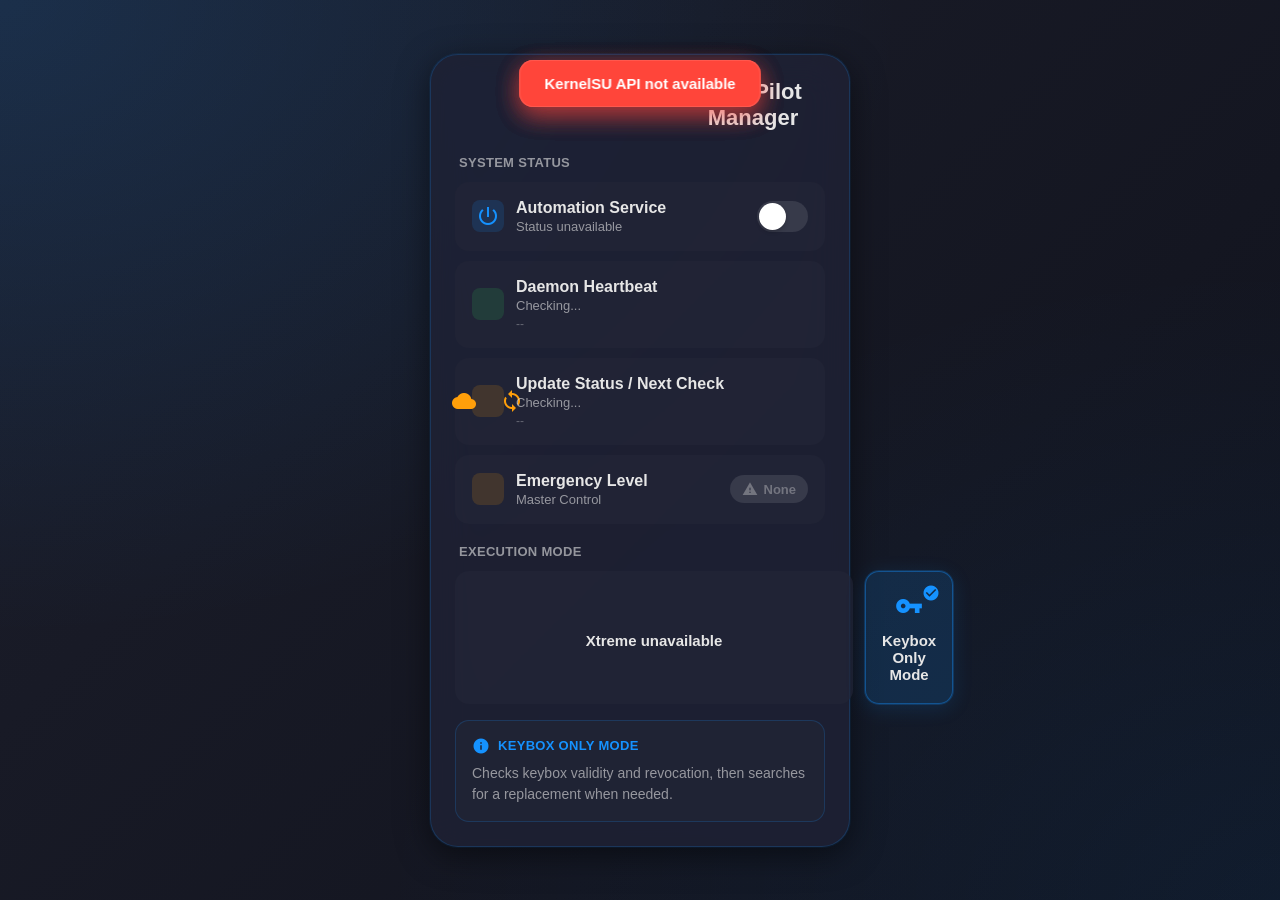
==== webroot/Pilot/index.html @ d4a4dc8c "feat(autopilot): add bounded scheduling and transactional keybox recovery Replace independent shell " ====
<!DOCTYPE html>
<html lang="en">
<head>
<meta charset="utf-8"/>
<meta name="viewport" content="width=device-width,initial-scale=1,viewport-fit=cover"/>
<title>AutoPilot Manager</title>
<link href="https://fonts.googleapis.com/icon?family=Material+Icons" rel="stylesheet">
<style>
:root{
  --ios-bg: #0f1419;
  --ios-surface: rgba(31, 34, 51, 0.85);
  --ios-grouped: rgba(35, 38, 55, 0.7);
  --ios-border: rgba(21, 146, 255, 0.2);
  --ios-blue: #1592FF;
  --ios-blue-pressed: #0d7ad9;
  --ios-green: #30D158;
  --ios-orange: #FF9F0A;
  --ios-red: #FF453A;
  --ios-text: #e6e6e6;
  --ios-text-secondary: rgba(230, 230, 230, 0.6);
  --ios-text-tertiary: rgba(230, 230, 230, 0.35);
  --ios-shadow: 0 8px 32px rgba(0, 0, 0, 0.5), 0 0 0 1px rgba(21, 146, 255, 0.1);
  --ios-spring: cubic-bezier(0.32, 0.72, 0, 1);
}

*{
  box-sizing:border-box;
  -webkit-tap-highlight-color:transparent;
}

body{
  margin:0;
  min-height:100vh;
  display:flex;
  align-items:center;
  justify-content:center;
  background: 
    radial-gradient(ellipse at 0% 0%, rgba(21, 146, 255, 0.15) 0%, transparent 50%),
    radial-gradient(ellipse at 100% 100%, rgba(21, 146, 255, 0.08) 0%, transparent 50%),
    linear-gradient(135deg, #1c1e2b 0%, #10121c 100%);
  color:var(--ios-text);
  font-family: -apple-system, BlinkMacSystemFont, 'SF Pro Display', 'Segoe UI', Roboto, sans-serif;
  padding:20px;
}

.container{
  width: 100%;
  max-width: 420px;
  animation: slideUp 0.6s var(--ios-spring) forwards;
  opacity: 0;
}

@keyframes slideUp {
  to { opacity: 1; transform: translateY(0); }
}

.card{
  background: var(--ios-surface);
  backdrop-filter: blur(20px) saturate(180%);
  -webkit-backdrop-filter: blur(20px) saturate(180%);
  border-radius: 28px;
  padding: 24px;
  border: 1px solid var(--ios-border);
  box-shadow: var(--ios-shadow);
}

h1{
  margin: 0 0 24px;
  text-align: center;
  font-size: 22px;
  font-weight: 700;
  display: flex;
  align-items: center;
  justify-content: center;
  gap: 10px;
}

h1 .material-icons{
  font-size: 24px;
  background: linear-gradient(135deg, var(--ios-blue), #5AC8FA);
  -webkit-background-clip: text;
  -webkit-text-fill-color: transparent;
}

.section-header{
  font-size: 13px;
  font-weight: 600;
  color: var(--ios-text-secondary);
  text-transform: uppercase;
  letter-spacing: 0.3px;
  margin: 0 0 12px 4px;
}

.ios-list{
  display: flex;
  flex-direction: column;
  gap: 10px;
  margin-bottom: 20px;
}

.ios-item{
  position: relative;
  padding: 16px;
  border-radius: 14px;
  background: var(--ios-grouped);
  border: 1px solid transparent;
  cursor: pointer;
  transition: all 0.3s var(--ios-spring);
  display: flex;
  align-items: center;
  gap: 12px;
}

.ios-item-icon{
  width: 32px;
  height: 32px;
  border-radius: 8px;
  display: flex;
  align-items: center;
  justify-content: center;
  background: rgba(255,255,255,0.1);
  flex-shrink: 0;
}

.ios-item-icon.blue{
  background: rgba(21, 146, 255, 0.15);
  color: var(--ios-blue);
}

.ios-item-icon.orange{
  background: rgba(255, 159, 10, 0.15);
  color: var(--ios-orange);
}

.ios-item-icon.green{
  background: rgba(48, 209, 88, 0.15);
  color: var(--ios-green);
}

.ios-item-icon.red{
  background: rgba(255, 69, 58, 0.15);
  color: var(--ios-red);
}

.ios-item-content{
  flex: 1;
  min-width: 0;
}

.ios-item-title{
  font-size: 16px;
  font-weight: 600;
  margin: 0;
}

.ios-item-subtitle{
  font-size: 13px;
  color: var(--ios-text-secondary);
  margin: 2px 0 0;
}

.ios-item-time{
  font-size: 12px;
  color: var(--ios-text-tertiary);
  margin-top: 4px;
  font-variant-numeric: tabular-nums;
}

.ios-toggle{
  position: relative;
  width: 51px;
  height: 31px;
  flex-shrink: 0;
}

.ios-toggle input{
  opacity: 0;
  width: 0;
  height: 0;
}

.ios-toggle-slider{
  position: absolute;
  cursor: pointer;
  inset: 0;
  background: rgba(255,255,255,0.1);
  border-radius: 31px;
  transition: .3s;
}

.ios-toggle-slider:before{
  content: "";
  position: absolute;
  height: 27px;
  width: 27px;
  left: 2px;
  bottom: 2px;
  background: white;
  border-radius: 50%;
  transition: .3s;
  box-shadow: 0 2px 4px rgba(0,0,0,0.2);
}

input:checked + .ios-toggle-slider{
  background: var(--ios-green);
}

input:checked + .ios-toggle-slider:before{
  transform: translateX(20px);
}

.emergency-badge{
  display: inline-flex;
  align-items: center;
  gap: 6px;
  padding: 6px 12px;
  background: rgba(255,255,255,0.1);
  border-radius: 20px;
  font-size: 13px;
  font-weight: 600;
  flex-shrink: 0;
}

.emergency-badge .material-icons{
  font-size: 16px;
  color: var(--ios-orange);
}

.emergency-badge.none{
  color: var(--ios-text-tertiary);
}

.emergency-badge.none .material-icons{
  color: var(--ios-text-tertiary);
}

.mode-grid{
  display: grid;
  grid-template-columns: 1fr 1fr;
  gap: 12px;
  margin-bottom: 12px;
}

.mode-btn{
  position: relative;
  padding: 20px 16px;
  border-radius: 14px;
  background: var(--ios-grouped);
  border: 1px solid transparent;
  cursor: pointer;
  transition: all 0.3s var(--ios-spring);
  text-align: center;
}

.mode-btn.active{
  background: rgba(21, 146, 255, 0.15);
  border: 1px solid rgba(21, 146, 255, 0.4);
  box-shadow: 0 0 0 1px rgba(21, 146, 255, 0.2), 0 4px 20px rgba(21, 146, 255, 0.15);
}

.mode-btn.active::after{
  content: 'check_circle';
  font-family: 'Material Icons';
  position: absolute;
  right: 12px;
  top: 12px;
  color: var(--ios-blue);
  font-size: 18px;
}

.mode-icon{
  margin-bottom: 8px;
}

.mode-icon .material-icons{
  font-size: 28px;
  color: var(--ios-text-secondary);
  transition: color 0.3s ease;
}

.mode-btn.active .mode-icon .material-icons{
  color: var(--ios-blue);
}

.mode-label{
  font-size: 15px;
  font-weight: 600;
}

.mode-desc{
  margin-top: 16px;
  padding: 16px;
  border-radius: 14px;
  background: var(--ios-grouped);
  border: 1px solid var(--ios-border);
}

.mode-desc-header{
  display: flex;
  align-items: center;
  gap: 8px;
  margin-bottom: 8px;
}

.mode-desc-header .material-icons{
  font-size: 18px;
  color: var(--ios-blue);
}

.mode-desc-title{
  font-size: 13px;
  font-weight: 600;
  color: var(--ios-blue);
  text-transform: uppercase;
  letter-spacing: 0.3px;
}

.mode-desc-text{
  font-size: 14px;
  color: var(--ios-text-secondary);
  line-height: 1.5;
  margin: 0;
}

#loader{
  position: fixed;
  inset: 0;
  background: rgba(0, 0, 0, 0.8);
  backdrop-filter: blur(10px);
  display: none;
  align-items: center;
  justify-content: center;
  z-index: 999;
  opacity: 0;
  transition: opacity 0.3s ease;
}

#loader.show{
  display: flex;
  opacity: 1;
}

.loader-content{
  display: flex;
  flex-direction: column;
  align-items: center;
  gap: 16px;
}

.spinner{
  width: 48px;
  height: 48px;
  border: 3px solid rgba(255,255,255,0.1);
  border-top-color: var(--ios-blue);
  border-radius: 50%;
  animation: spin 0.8s linear infinite;
}

.loader-text{
  font-size: 15px;
  font-weight: 600;
  color: var(--ios-text-secondary);
}

@keyframes spin{ to { transform: rotate(360deg); } }

.status-indicator{
  width: 8px;
  height: 8px;
  border-radius: 50%;
  background: var(--ios-text-tertiary);
  margin-right: 8px;
  animation: pulse 2s ease-in-out infinite;
}

.status-indicator.active{
  background: var(--ios-green);
  box-shadow: 0 0 8px var(--ios-green);
}

.status-indicator.stale{
  background: var(--ios-orange);
  animation: none;
}

.status-indicator.dead{
  background: var(--ios-red);
  animation: none;
}

@keyframes pulse{
  0%, 100% { opacity: 1; }
  50% { opacity: 0.5; }
}
</style>
</head>
<body>

<div id="loader">
  <div class="loader-content">
    <div class="spinner"></div>
    <div class="loader-text">Processing...</div>
  </div>
</div>

<div class="container">
  <div class="card">
    <h1>
      <span class="material-icons">smart_toy</span>
      AutoPilot Manager
    </h1>

    <div class="section-header">System Status</div>
    <div class="ios-list">
      <div class="ios-item">
        <div class="ios-item-icon blue">
          <span class="material-icons">power_settings_new</span>
        </div>
        <div class="ios-item-content">
          <div class="ios-item-title">Automation Service</div>
          <div class="ios-item-subtitle" id="statusSubtitle">Checking...</div>
        </div>
        <label class="ios-toggle">
          <input type="checkbox" id="autopilotToggle" onchange="toggleAutopilot()">
          <span class="ios-toggle-slider"></span>
        </label>
      </div>
      
      <div class="ios-item">
        <div class="ios-item-icon green" id="heartbeatIcon">
          <span class="material-icons">monitor_heart</span>
        </div>
        <div class="ios-item-content">
          <div class="ios-item-title">Daemon Heartbeat</div>
          <div class="ios-item-subtitle" id="heartbeatSubtitle">Checking...</div>
          <div class="ios-item-time" id="heartbeatTime">--</div>
        </div>
      </div>
      
      <div class="ios-item">
        <div class="ios-item-icon orange" id="githubIcon">
          <span class="material-icons">cloud_sync</span>
        </div>
        <div class="ios-item-content">
          <div class="ios-item-title">Update Status / Next Check</div>
          <div class="ios-item-subtitle" id="githubSubtitle">Checking...</div>
          <div class="ios-item-time" id="githubTime">--</div>
        </div>
      </div>
      
      <div class="ios-item">
        <div class="ios-item-icon orange">
          <span class="material-icons">emergency</span>
        </div>
        <div class="ios-item-content">
          <div class="ios-item-title">Emergency Level</div>
          <div class="ios-item-subtitle">Master Control</div>
        </div>
        <div class="emergency-badge" id="emergencyBadge">
          <span class="material-icons">warning</span>
          <span id="emergencyText">None</span>
        </div>
      </div>
    </div>

    <div class="section-header">Execution Mode</div>
    <div class="mode-grid">
      <div class="mode-btn" id="fullMode" aria-disabled="true" onclick="setMode('full')">
        <div class="mode-icon">
          <span class="material-icons">auto_fix_high</span>
        </div>
        <div class="mode-label">Xtreme unavailable</div>
      </div>
      <div class="mode-btn" id="keyboxMode" onclick="setMode('keybox')">
        <div class="mode-icon">
          <span class="material-icons">vpn_key</span>
        </div>
        <div class="mode-label">Keybox Only Mode</div>
      </div>
    </div>

    <div class="mode-desc">
      <div class="mode-desc-header">
        <span class="material-icons">info</span>
        <span class="mode-desc-title" id="modeDescTitle">Select Mode</span>
      </div>
      <p class="mode-desc-text" id="modeDescText">Choose an execution mode to view details</p>
    </div>
  </div>
</div>

<script>
const AUTOPILOT_FLAG = '/data/adb/Box-Brain/autopilot';
const RUN_ACTION = '/data/adb/Box-Brain/run_action';
const SERVICE_SCRIPT = '/data/adb/modules/playintegrityfix/service.sh';
const EMERGENCY_DIR = '/data/adb/Box-Brain';
const DAEMON_SCRIPT = '/data/adb/modules/playintegrityfix/webroot/common_scripts/autopilot.sh';

function runShell(cmd, cb) {
  const k = window.parent?.ksu || window.ksu;
  if (!k || !k.exec) {
    popup('KernelSU API not available', 'error');
    if (cb) cb('');
    return;
  }
  const id = 'cb_' + Date.now();
  let done = false;
  const timeout = setTimeout(function() {
    if (done) return;
    done = true;
    delete (window.parent || window)[id];
    if (cb) cb('');
  }, 3000);
  (window.parent || window)[id] = function() {
    if (done) return;
    done = true;
    clearTimeout(timeout);
    delete (window.parent || window)[id];
    const result = arguments.length === 1 ? arguments[0] : arguments[1] || '';
    if (cb) cb(result);
  };
  k.exec('sh -c \'' + cmd.replace(/'/g, '\'\\\'\'') + '\'', '{}', id);
}

function popup(msg, type="info") {
  try {
    if (typeof window.toast === "function") { window.toast(String(msg)); return; }
    if (window.kernelsu && typeof window.kernelsu.toast === "function") { window.kernelsu.toast(String(msg)); return; }
    if (typeof ksu === "object" && typeof ksu.toast === "function") { ksu.toast(String(msg)); return; }
  } catch {}

  const n = document.createElement("div");
  n.className = "webui-popup";
  n.textContent = msg;
  const colors = { 
    error: { bg: "#FF453A", shadow: "rgba(255, 69, 58, 0.3)" }, 
    success: { bg: "#30D158", shadow: "rgba(48, 209, 88, 0.3)" }, 
    info: { bg: "#1592FF", shadow: "rgba(21, 146, 255, 0.3)" }, 
    warn: { bg: "#FF9F0A", shadow: "rgba(255, 159, 10, 0.3)" }
  };
  const style = colors[type] || colors.info;

  Object.assign(n.style, {
    position:"fixed", 
    top:"-100px", 
    left:"50%", 
    transform:"translateX(-50%)",
    background: style.bg, 
    color:"#fff", 
    padding:"14px 24px",
    borderRadius:"14px", 
    fontWeight:"600", 
    fontSize:"15px",
    zIndex:"99999",
    boxShadow:`0 8px 24px ${style.shadow}`,
    transition:"all 0.4s cubic-bezier(0.32, 0.72, 0, 1)", 
    opacity:"0",
    backdropFilter: "blur(10px)",
    border: "1px solid rgba(255,255,255,0.1)"
  });
  document.body.appendChild(n);
  requestAnimationFrame(()=>{ n.style.top="60px"; n.style.opacity="1"; });
  setTimeout(()=>{ 
    n.style.top="-100px"; 
    n.style.opacity="0"; 
    setTimeout(()=>n.remove(), 400); 
  }, 2800);
}

function showLoader(show, text = "Processing..."){
  const loader = document.getElementById("loader");
  const loaderText = loader.querySelector(".loader-text");
  if(text) loaderText.textContent = text;

  if(show){
    loader.style.display = "flex";
    requestAnimationFrame(() => loader.classList.add("show"));
  } else {
    loader.classList.remove("show");
    setTimeout(() => loader.style.display = "none", 300);
  }
}

function timeAgo(timestamp) {
  if (!timestamp || timestamp === "0") return "Never";
  
  const now = Math.floor(Date.now() / 1000);
  const diff = now - parseInt(timestamp);
  
  if (diff < 0) return "Just now";
  if (diff < 60) return diff + " seconds ago";
  if (diff < 3600) return Math.floor(diff / 60) + " minutes ago";
  if (diff < 86400) return Math.floor(diff / 3600) + " hours ago";
  if (diff < 604800) return Math.floor(diff / 86400) + " days ago";
  if (diff < 2592000) return Math.floor(diff / 604800) + " weeks ago";
  if (diff < 31536000) return Math.floor(diff / 2592000) + " months ago";
  return Math.floor(diff / 31536000) + " years ago";
}

function formatExactTime(timestamp) {
  if (!timestamp || timestamp === "0") return "--";
  const date = new Date(parseInt(timestamp) * 1000);
  return date.toLocaleString();
}

function getHeartbeatStatus(timestamp) {
  if (!timestamp || timestamp === "0") return { status: 'dead', text: 'Not running' };
  const now = Math.floor(Date.now() / 1000);
  const diff = now - parseInt(timestamp);
  
  if (diff < 120) return { status: 'active', text: 'Healthy' };
  if (diff < 300) return { status: 'stale', text: 'Slow response' };
  return { status: 'dead', text: 'Not responding' };
}

function getHighestEmergencyFlag(cb) {
  runShell('ls ' + EMERGENCY_DIR + '/emergency_[A-Z]* 2>/dev/null | sed "s/.*emergency_//" | sort -V | tail -1', function(result) {
    const flag = result.trim();
    if (flag && flag.match(/^[A-Z]+$/)) {
      cb(flag);
    } else {
      cb(null);
    }
  });
}

function updateEmergencyUI(flag) {
  const badge = document.getElementById('emergencyBadge');
  const text = document.getElementById('emergencyText');
  if (flag) {
    text.textContent = flag;
    badge.classList.remove('none');
  } else {
    text.textContent = 'None';
    badge.classList.add('none');
  }
}

function updateAutopilotUI(enabled) {
  document.getElementById('autopilotToggle').checked = enabled;
  const subtitle = document.getElementById('statusSubtitle');
  subtitle.textContent = enabled ? 'Active and running' : 'Disabled';
}

function updateModeUI(mode) {
  const fullBtn = document.getElementById('fullMode');
  const keyboxBtn = document.getElementById('keyboxMode');
  const descTitle = document.getElementById('modeDescTitle');
  const descText = document.getElementById('modeDescText');
  
  if (mode === 'full') {
    fullBtn.classList.add('active');
    keyboxBtn.classList.remove('active');
    descTitle.textContent = 'Xtreme Mode Active';
    descText.textContent = 'AutoPilot v2 updates keybox only. Full automation is not supported.';
  } else {
    fullBtn.classList.remove('active');
    keyboxBtn.classList.add('active');
    descTitle.textContent = 'Keybox Only Mode';
    descText.textContent = 'Checks keybox validity and revocation, then searches for a replacement when needed.';
  }
}

function updateHeartbeatUI(timestamp) {
  const subtitle = document.getElementById('heartbeatSubtitle');
  const timeEl = document.getElementById('heartbeatTime');
  const icon = document.getElementById('heartbeatIcon');
  
  const status = getHeartbeatStatus(timestamp);
  
  subtitle.textContent = status.text;
  timeEl.textContent = timeAgo(timestamp) + ' • ' + formatExactTime(timestamp);
  
  icon.className = 'ios-item-icon';
  if (status.status === 'active') {
    icon.classList.add('green');
  } else if (status.status === 'stale') {
    icon.classList.add('orange');
  } else {
    icon.classList.add('red');
  }
}

function updateGithubUI(timestamp) {
  const subtitle = document.getElementById('githubSubtitle');
  const timeEl = document.getElementById('githubTime');
  
  if (!timestamp || timestamp === "0") {
    subtitle.textContent = 'Not checked yet';
    timeEl.textContent = '--';
    return;
  }
  
  subtitle.textContent = 'Last checked';
  timeEl.textContent = timeAgo(timestamp) + ' • ' + formatExactTime(timestamp);
}

function checkAutopilot() {
  runShell('sh ' + DAEMON_SCRIPT + ' status', function(result) {
    try {
      const state = JSON.parse(result);
      document.getElementById('autopilotToggle').checked = state.desired_enabled;
      document.getElementById('statusSubtitle').textContent = state.running ? state.phase : (state.desired_enabled ? 'Waiting for service' : 'Disabled');
      updateHeartbeatUI(state.running ? Math.floor(Date.parse(state.heartbeat)/1000) : 0);
      document.getElementById('githubSubtitle').textContent = state.reason || ('Revocation: ' + state.revocation_state);
      document.getElementById('githubTime').textContent = state.next_due && !state.next_due.startsWith('0001') ? state.next_due : '--';
    } catch { document.getElementById('statusSubtitle').textContent = 'Status unavailable'; }
  });
}

function checkMode() { updateModeUI('keybox'); }

function checkEmergency() {
  getHighestEmergencyFlag(function(flag) {
    updateEmergencyUI(flag);
  });
}

function checkTimestamps() { checkAutopilot(); }

function toggleAutopilot() {
  const enabled = document.getElementById('autopilotToggle').checked;
  showLoader(true, enabled ? 'Enabling...' : 'Stopping...');
  runShell('sh ' + DAEMON_SCRIPT + (enabled ? ' enable' : ' disable'), function() {
    showLoader(false);
    checkAutopilot();
  });
}

function setMode(mode) {
  if (mode === 'full') popup('AutoPilot v2 supports Keybox Only mode', 'info');
  updateModeUI('keybox');
}

document.addEventListener('DOMContentLoaded', function() {
  checkAutopilot();
  checkMode();
  checkEmergency();
  checkTimestamps();
  
  setInterval(checkTimestamps, 30000);
  setInterval(checkEmergency, 60000);
});
</script>
<script src="../TRANSLATIONS/meow.js"></script>
<script>
(function(){
  var lang = localStorage.getItem('ibLang') || 'en';
  if (lang !== 'en') {
    var s = document.createElement('script');
    s.src = '../TRANSLATIONS/' + lang + '.js';
    s.onload = function(){ if(window.i18nBoot) window.i18nBoot(); };
    document.head.appendChild(s);
  }
})();
</script>
</body>
</html>
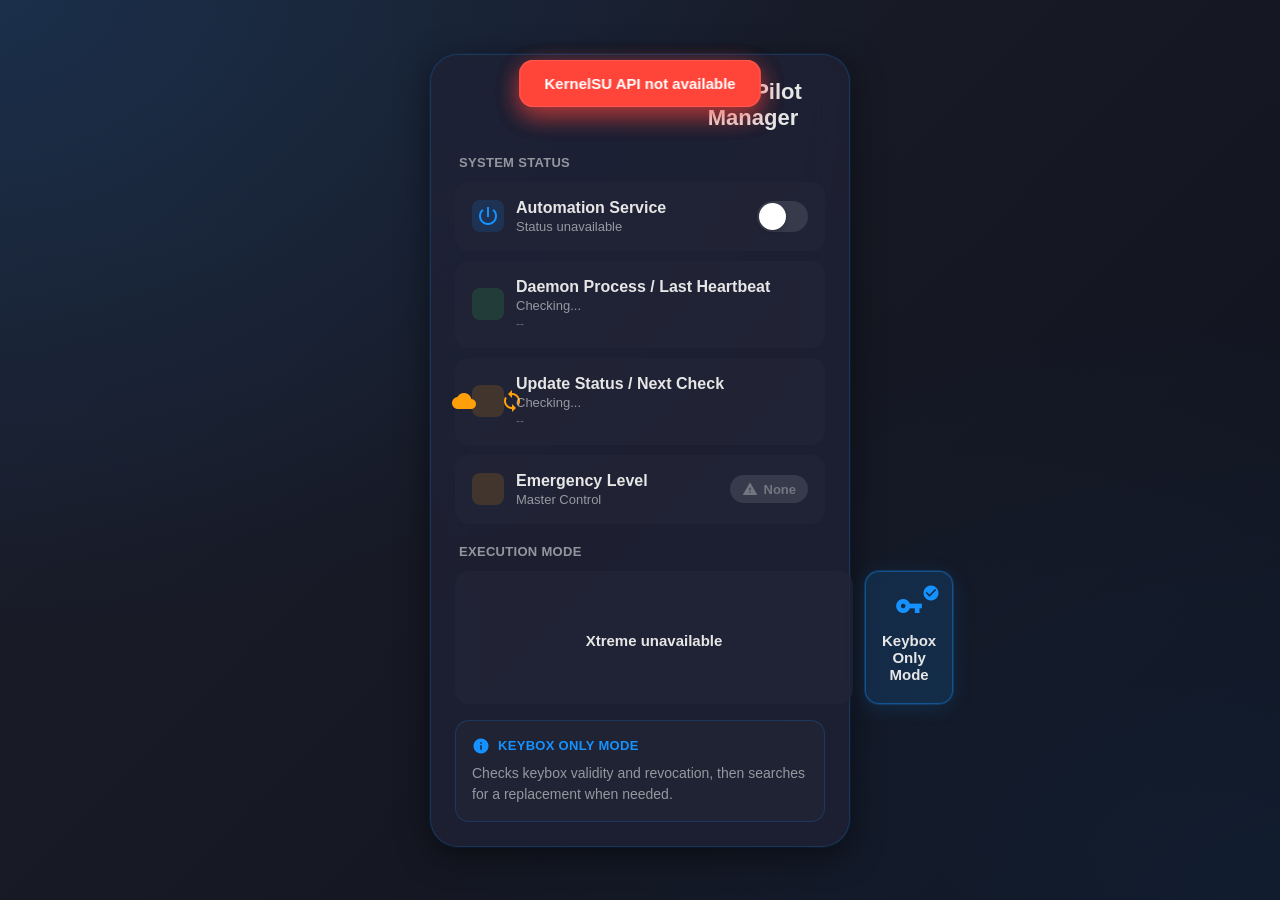
==== commit 0bd12f34: "fix(autopilot): harden certificate validation and bounded recovery metadata" ====
--- a/webroot/Pilot/index.html
+++ b/webroot/Pilot/index.html
@@ -431,7 +431,7 @@
           <span class="material-icons">monitor_heart</span>
         </div>
         <div class="ios-item-content">
-          <div class="ios-item-title">Daemon Heartbeat</div>
+          <div class="ios-item-title">Daemon Process / Last Heartbeat</div>
           <div class="ios-item-subtitle" id="heartbeatSubtitle">Checking...</div>
           <div class="ios-item-time" id="heartbeatTime">--</div>
         </div>
@@ -661,12 +661,12 @@
   }
 }
 
-function updateHeartbeatUI(timestamp) {
+function updateHeartbeatUI(timestamp, running) {
   const subtitle = document.getElementById('heartbeatSubtitle');
   const timeEl = document.getElementById('heartbeatTime');
   const icon = document.getElementById('heartbeatIcon');
   
-  const status = getHeartbeatStatus(timestamp);
+  const status = running === true ? {status: 'active', text: 'Process alive'} : running === false ? {status: 'dead', text: 'Not running'} : getHeartbeatStatus(timestamp);
   
   subtitle.textContent = status.text;
   timeEl.textContent = timeAgo(timestamp) + ' • ' + formatExactTime(timestamp);
@@ -701,7 +701,7 @@
       const state = JSON.parse(result);
       document.getElementById('autopilotToggle').checked = state.desired_enabled;
       document.getElementById('statusSubtitle').textContent = state.running ? state.phase : (state.desired_enabled ? 'Waiting for service' : 'Disabled');
-      updateHeartbeatUI(state.running ? Math.floor(Date.parse(state.heartbeat)/1000) : 0);
+      updateHeartbeatUI(state.running ? Math.floor(Date.parse(state.heartbeat)/1000) : 0, state.running);
       document.getElementById('githubSubtitle').textContent = state.reason || ('Revocation: ' + state.revocation_state);
       document.getElementById('githubTime').textContent = state.next_due && !state.next_due.startsWith('0001') ? state.next_due : '--';
     } catch { document.getElementById('statusSubtitle').textContent = 'Status unavailable'; }
